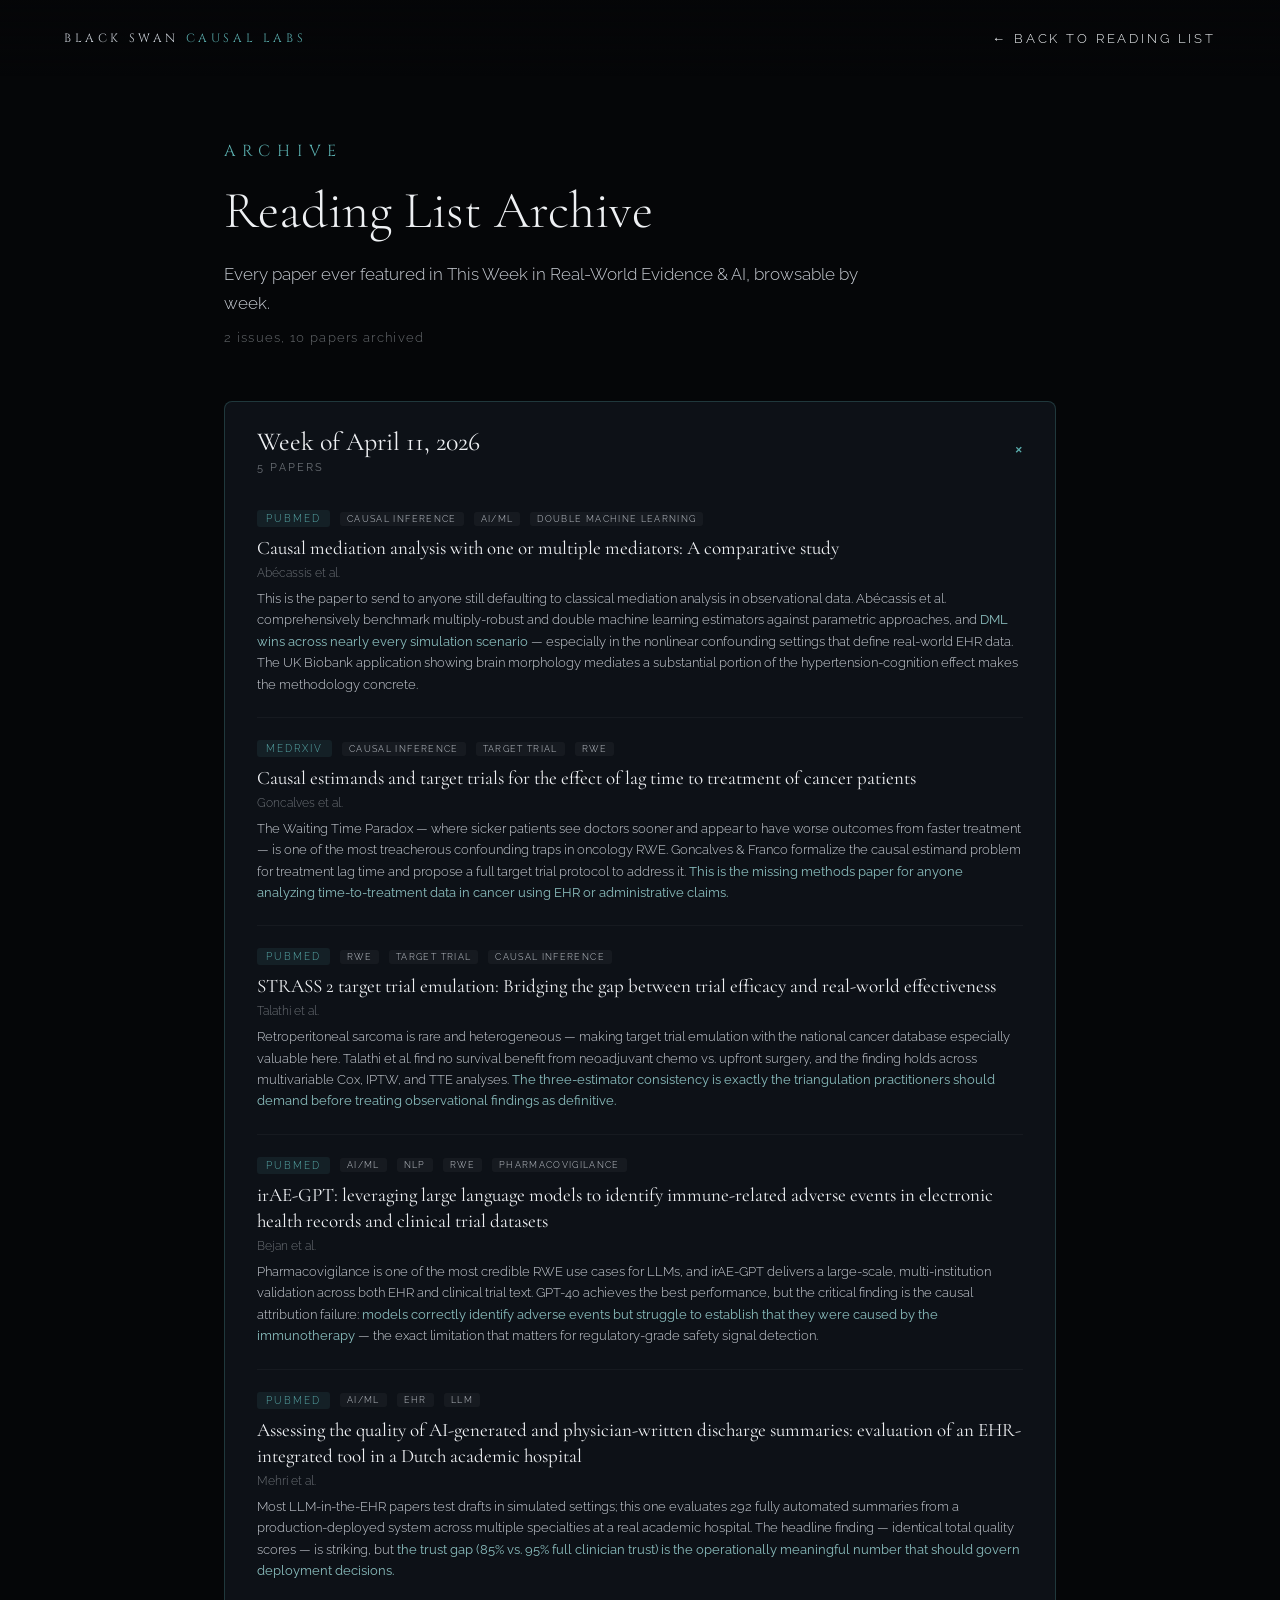
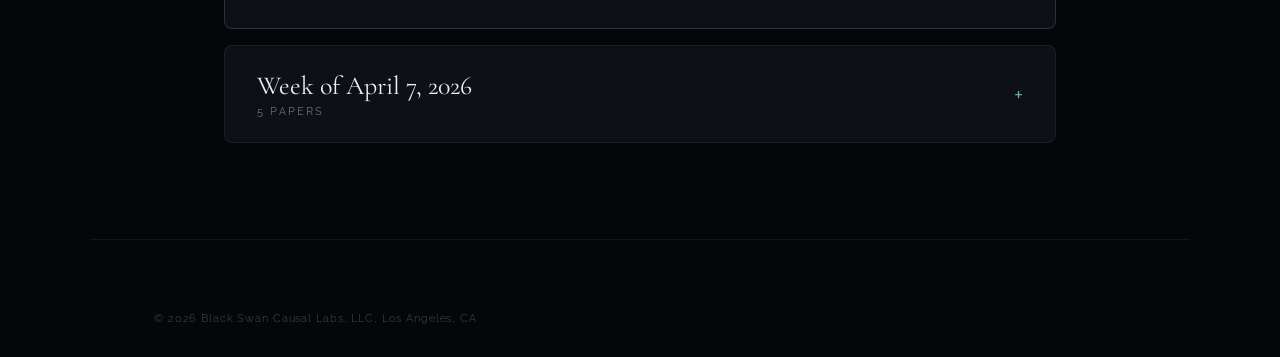
==== archive.html @ 9ff547fa "Make archive page weeks collapsible - Each week is now a collapsible card with a toggle button - The" ====
<!DOCTYPE html>
<html lang="en">
<head>
<meta charset="UTF-8">
<meta name="viewport" content="width=device-width, initial-scale=1.0">
<link rel="icon" type="image/png" href="favicon.png">
<title>Archive &middot; Reading List &middot; Black Swan Causal Labs</title>
<link rel="preconnect" href="https://fonts.googleapis.com">
<link href="https://fonts.googleapis.com/css2?family=Cormorant+Garamond:ital,wght@0,300;0,400;0,600;1,300;1,400&family=Cinzel:wght@400;500&family=Raleway:wght@200;300;400&display=swap" rel="stylesheet">
<style>
  *, *::before, *::after { box-sizing: border-box; margin: 0; padding: 0; }

  :root {
    --black:       #050608;
    --deep:        #090c10;
    --surface:     #0d1117;
    --ink:         #111620;
    --border:      rgba(255,255,255,0.06);
    --silver:      #c8cdd4;
    --white:       #eef0f3;
    --teal:        #3d7a7a;
    --teal-light:  #5aadad;
    --accent:      #8bbfbf;
  }

  html { scroll-behavior: smooth; }
  body {
    background: var(--black);
    color: var(--white);
    font-family: 'Raleway', sans-serif;
    font-weight: 300;
    overflow-x: hidden;
    min-height: 100vh;
  }

  /* NAV */
  nav {
    position: fixed;
    top: 0; left: 0; right: 0;
    z-index: 100;
    display: flex;
    align-items: center;
    justify-content: space-between;
    padding: 30px 64px;
    background: linear-gradient(to bottom, rgba(5,6,8,0.95) 0%, transparent 100%);
  }
  .nav-logo {
    font-family: 'Cinzel', serif;
    font-size: 12px;
    letter-spacing: 0.3em;
    color: var(--silver);
    text-decoration: none;
    text-transform: uppercase;
  }
  .nav-logo span { color: var(--teal-light); }
  .nav-back {
    font-family: 'Raleway', sans-serif;
    font-weight: 300;
    font-size: 13px;
    letter-spacing: 0.22em;
    text-transform: uppercase;
    color: var(--white);
    text-decoration: none;
    transition: color 0.3s;
  }
  .nav-back:hover { color: var(--teal-light); }

  /* FADE-IN */
  @keyframes fadeUp {
    from { opacity: 0; transform: translateY(24px); }
    to   { opacity: 1; transform: translateY(0); }
  }
  .reveal {
    opacity: 0;
    animation: fadeUp 0.8s ease forwards;
  }
  .reveal-d1 { animation-delay: 0.1s; }
  .reveal-d2 { animation-delay: 0.3s; }
  .reveal-d3 { animation-delay: 0.5s; }
  .reveal-d4 { animation-delay: 0.7s; }

  /* MAIN */
  .archive-wrap {
    max-width: 880px;
    margin: 0 auto;
    padding: 140px 24px 80px;
  }

  .page-eyebrow {
    font-family: 'Cinzel', serif;
    font-size: 16px;
    letter-spacing: 0.42em;
    text-transform: uppercase;
    color: var(--teal-light);
    margin-bottom: 18px;
  }
  .page-title {
    font-family: 'Cormorant Garamond', serif;
    font-size: clamp(36px, 5.5vw, 52px);
    font-weight: 300;
    line-height: 1.2;
    margin-bottom: 18px;
  }
  .page-subtitle {
    font-size: 17px;
    color: var(--silver);
    line-height: 1.7;
    max-width: 640px;
    margin-bottom: 12px;
  }
  .archive-meta {
    font-size: 13px;
    color: rgba(200,205,212,0.5);
    letter-spacing: 0.1em;
    margin-bottom: 56px;
  }

  /* JUMP NAV */
  .jump-nav {
    position: sticky;
    top: 96px;
    background: rgba(13,17,23,0.85);
    backdrop-filter: blur(8px);
    -webkit-backdrop-filter: blur(8px);
    border: 1px solid var(--border);
    border-radius: 8px;
    padding: 14px 20px;
    margin-bottom: 48px;
    z-index: 50;
  }
  .jump-nav-label {
    font-family: 'Cinzel', serif;
    font-size: 10px;
    letter-spacing: 0.3em;
    text-transform: uppercase;
    color: var(--teal-light);
    margin-right: 12px;
  }
  .jump-nav-list {
    display: inline;
  }
  .jump-nav a {
    display: inline-block;
    color: var(--silver);
    text-decoration: none;
    font-size: 13px;
    margin-right: 16px;
    padding: 4px 0;
    transition: color 0.3s;
  }
  .jump-nav a:hover { color: var(--teal-light); }

  /* WEEK SECTIONS (collapsible) */
  .archive-week {
    margin-bottom: 16px;
    background: var(--surface);
    border: 1px solid var(--border);
    border-radius: 8px;
    overflow: hidden;
    scroll-margin-top: 180px;
    transition: border-color 0.3s;
  }
  .archive-week.open { border-color: rgba(90,173,173,0.25); }
  .archive-week-toggle {
    width: 100%;
    background: transparent;
    border: none;
    color: var(--white);
    cursor: pointer;
    padding: 24px 32px;
    text-align: left;
    display: flex;
    justify-content: space-between;
    align-items: center;
    gap: 16px;
    font-family: inherit;
    transition: background 0.3s;
  }
  .archive-week-toggle:hover { background: rgba(90,173,173,0.05); }
  .archive-week-toggle-left {
    display: flex;
    flex-direction: column;
    gap: 4px;
    flex: 1;
    min-width: 0;
  }
  .archive-week-header {
    font-family: 'Cormorant Garamond', serif;
    font-size: 26px;
    font-weight: 400;
    color: var(--white);
    line-height: 1.2;
  }
  .archive-week-count {
    font-family: 'Raleway', sans-serif;
    font-size: 11px;
    letter-spacing: 0.2em;
    text-transform: uppercase;
    color: rgba(200,205,212,0.5);
  }
  .archive-week-toggle-icon {
    color: var(--teal-light);
    font-size: 22px;
    flex-shrink: 0;
    transition: transform 0.3s;
    line-height: 1;
  }
  .archive-week.open .archive-week-toggle-icon { transform: rotate(45deg); }
  .archive-week-body {
    max-height: 0;
    overflow: hidden;
    transition: max-height 0.5s ease, padding 0.3s;
  }
  .archive-week.open .archive-week-body {
    max-height: 6000px;
    padding: 0 32px 24px;
  }

  .archive-article {
    padding: 22px 0;
    border-top: 1px solid rgba(255,255,255,0.04);
  }
  .archive-article:first-child { border-top: none; padding-top: 12px; }
  .archive-article-meta {
    display: flex;
    align-items: center;
    gap: 10px;
    margin-bottom: 8px;
    flex-wrap: wrap;
  }
  .archive-article-source {
    font-size: 10px;
    letter-spacing: 0.2em;
    text-transform: uppercase;
    color: var(--teal-light);
    background: rgba(61,122,122,0.15);
    padding: 3px 9px;
    border-radius: 3px;
  }
  .archive-article-tag {
    font-size: 9px;
    letter-spacing: 0.15em;
    text-transform: uppercase;
    color: var(--silver);
    background: rgba(255,255,255,0.04);
    padding: 2px 7px;
    border-radius: 3px;
  }
  .archive-article-title {
    font-family: 'Cormorant Garamond', serif;
    font-size: 19px;
    font-weight: 400;
    line-height: 1.4;
    margin-bottom: 4px;
  }
  .archive-article-title a {
    color: var(--white);
    text-decoration: none;
    transition: color 0.3s;
  }
  .archive-article-title a:hover { color: var(--teal-light); }
  .archive-article-authors {
    font-size: 12px;
    color: rgba(200,205,212,0.5);
    margin-bottom: 6px;
  }
  .archive-article-blurb {
    font-size: 13px;
    line-height: 1.65;
    color: var(--silver);
    margin-top: 8px;
  }
  .archive-article-blurb strong {
    color: var(--accent);
    font-weight: 400;
  }

  .empty-state {
    text-align: center;
    padding: 80px 24px;
    color: var(--silver);
  }

  /* FOOTER */
  footer {
    border-top: 1px solid var(--border);
    padding: 48px 64px 32px;
    max-width: 1100px;
    margin: 0 auto;
  }
  .footer-bottom {
    display: flex;
    justify-content: space-between;
    align-items: center;
    padding-top: 24px;
  }
  .footer-copy {
    font-size: 11px;
    color: rgba(200,205,212,0.35);
    letter-spacing: 0.08em;
  }

  /* RESPONSIVE */
  @media (max-width: 600px) {
    nav { padding: 20px 20px; }
    .archive-wrap { padding: 110px 16px 60px; }
    .jump-nav { padding: 12px 16px; }
    footer { padding: 36px 16px 24px; }
  }
</style>
</head>
<body>

<nav>
  <a href="index.html" class="nav-logo">Black Swan <span>Causal Labs</span></a>
  <a href="reading-list.html" class="nav-back">&larr; Back to Reading List</a>
</nav>

<main class="archive-wrap">
  <p class="page-eyebrow reveal reveal-d1">Archive</p>
  <h1 class="page-title reveal reveal-d2">Reading List Archive</h1>
  <p class="page-subtitle reveal reveal-d3">Every paper ever featured in This Week in Real-World Evidence &amp; AI, browsable by week.</p>
  <p class="archive-meta reveal reveal-d3" id="archive-meta"></p>

  <div id="jump-nav" class="reveal reveal-d3" style="display:none;">
    <div class="jump-nav">
      <span class="jump-nav-label">Jump to</span>
      <span class="jump-nav-list" id="jump-nav-list"></span>
    </div>
  </div>

  <div id="archive-container" class="reveal reveal-d4">
    <div class="empty-state">
      <p>The archive will populate as weekly issues are published.</p>
    </div>
  </div>
</main>

<footer>
  <div class="footer-bottom">
    <p class="footer-copy">&copy; 2026 Black Swan Causal Labs, LLC, Los Angeles, CA</p>
  </div>
</footer>

<script>
(async function() {
  try {
    const res = await fetch('articles.json');
    const data = await res.json();
    const container = document.getElementById('archive-container');
    const metaEl = document.getElementById('archive-meta');
    const jumpNavWrap = document.getElementById('jump-nav');
    const jumpNavList = document.getElementById('jump-nav-list');

    if (!data.weeks || data.weeks.length === 0) return;

    const totalArticles = data.weeks.reduce((sum, w) => sum + (w.articles?.length || 0), 0);
    metaEl.textContent = data.weeks.length + ' issues, ' + totalArticles + ' papers archived';

    container.innerHTML = '';

    // Build jump nav if there are 3 or more weeks
    if (data.weeks.length >= 3) {
      jumpNavWrap.style.display = 'block';
      data.weeks.forEach((week, i) => {
        const a = document.createElement('a');
        a.href = '#week-' + i;
        a.textContent = formatDateShort(week.weekOf);
        a.addEventListener('click', () => {
          const target = document.getElementById('week-' + i);
          if (target) target.classList.add('open');
        });
        jumpNavList.appendChild(a);
      });
    }

    data.weeks.forEach((week, i) => {
      const section = document.createElement('section');
      section.className = 'archive-week';
      section.id = 'week-' + i;
      // First (most recent) week opens by default
      if (i === 0) section.classList.add('open');

      const toggle = document.createElement('button');
      toggle.className = 'archive-week-toggle';
      toggle.type = 'button';
      toggle.innerHTML =
        '<div class="archive-week-toggle-left">' +
          '<span class="archive-week-header">Week of ' + formatDate(week.weekOf) + '</span>' +
          '<span class="archive-week-count">' + week.articles.length + ' papers</span>' +
        '</div>' +
        '<span class="archive-week-toggle-icon">+</span>';
      toggle.addEventListener('click', () => section.classList.toggle('open'));
      section.appendChild(toggle);

      const body = document.createElement('div');
      body.className = 'archive-week-body';

      week.articles.forEach(article => {
        const div = document.createElement('div');
        div.className = 'archive-article';

        const tags = (article.tags || []).map(t =>
          '<span class="archive-article-tag">' + escHtml(t) + '</span>'
        ).join('');

        const authors = article.authors
          ? '<p class="archive-article-authors">' + escHtml(article.authors) + '</p>'
          : '';

        div.innerHTML =
          '<div class="archive-article-meta">' +
            '<span class="archive-article-source">' + escHtml(article.source) + '</span>' +
            tags +
          '</div>' +
          '<p class="archive-article-title"><a href="' + escAttr(article.url) + '" target="_blank" rel="noopener">' + escHtml(article.title) + '</a></p>' +
          authors +
          '<p class="archive-article-blurb">' + article.blurb + '</p>';

        body.appendChild(div);
      });

      section.appendChild(body);
      container.appendChild(section);
    });

    // If a hash like #week-2 is in the URL, open that week and scroll to it
    if (window.location.hash) {
      const target = document.querySelector(window.location.hash);
      if (target && target.classList.contains('archive-week')) {
        target.classList.add('open');
      }
    }
  } catch (e) {
    // silent
  }

  function formatDate(iso) {
    const d = new Date(iso + 'T00:00:00');
    return d.toLocaleDateString('en-US', { month: 'long', day: 'numeric', year: 'numeric' });
  }
  function formatDateShort(iso) {
    const d = new Date(iso + 'T00:00:00');
    return d.toLocaleDateString('en-US', { month: 'short', day: 'numeric' });
  }
  function escHtml(s) {
    const el = document.createElement('span');
    el.textContent = s;
    return el.innerHTML;
  }
  function escAttr(s) {
    return s.replace(/&/g,'&amp;').replace(/"/g,'&quot;').replace(/</g,'&lt;').replace(/>/g,'&gt;');
  }
})();
</script>

</body>
</html>
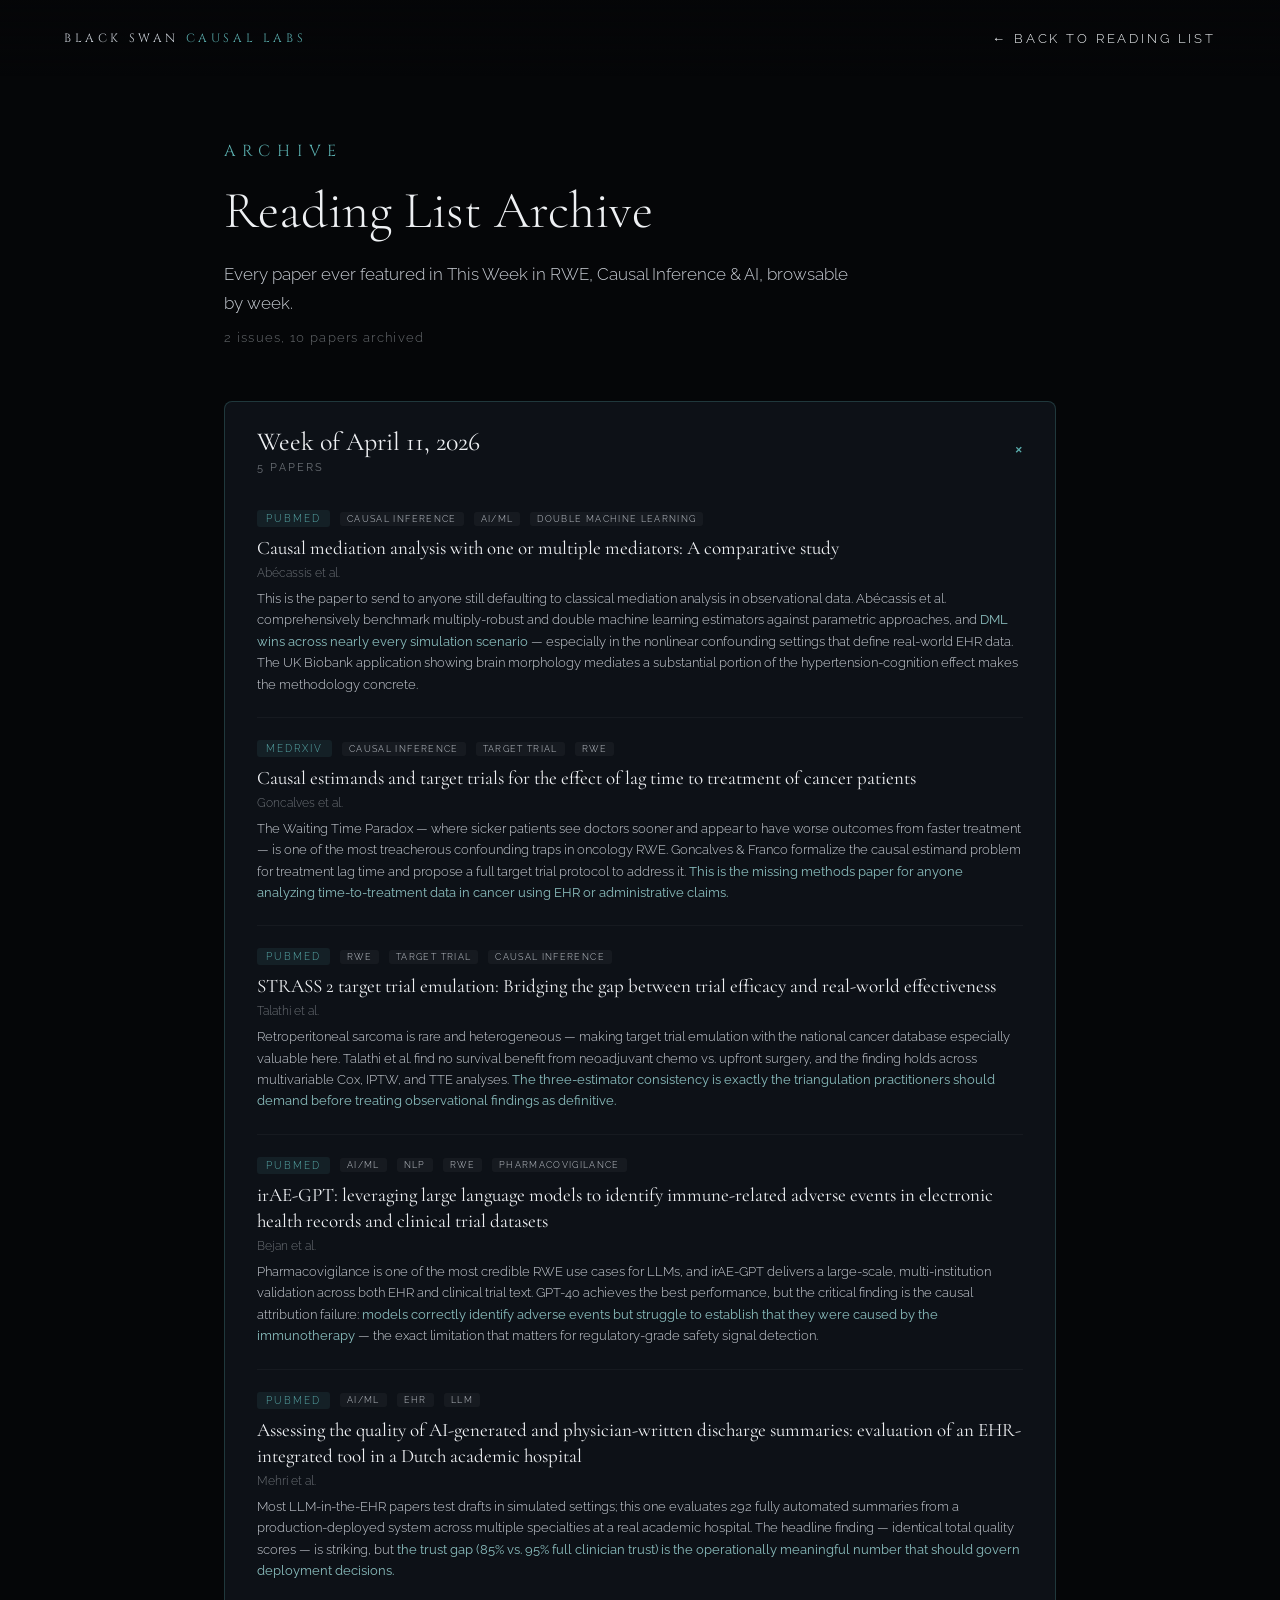
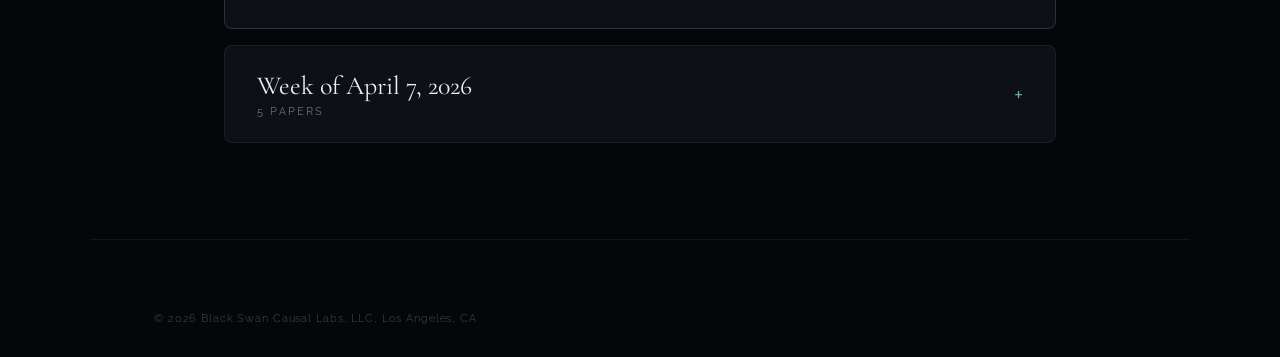
==== commit b4365dce: "Rename reading list to This Week in RWE, Causal Inference & AI - Update reading list page H1, subtit" ====
--- a/archive.html
+++ b/archive.html
@@ -4,7 +4,7 @@
 <meta charset="UTF-8">
 <meta name="viewport" content="width=device-width, initial-scale=1.0">
 <link rel="icon" type="image/png" href="favicon.png">
-<title>Archive &middot; Reading List &middot; Black Swan Causal Labs</title>
+<title>Archive &middot; This Week in RWE, Causal Inference &amp; AI &middot; Black Swan Causal Labs</title>
 <link rel="preconnect" href="https://fonts.googleapis.com">
 <link href="https://fonts.googleapis.com/css2?family=Cormorant+Garamond:ital,wght@0,300;0,400;0,600;1,300;1,400&family=Cinzel:wght@400;500&family=Raleway:wght@200;300;400&display=swap" rel="stylesheet">
 <style>
@@ -319,7 +319,7 @@
 <main class="archive-wrap">
   <p class="page-eyebrow reveal reveal-d1">Archive</p>
   <h1 class="page-title reveal reveal-d2">Reading List Archive</h1>
-  <p class="page-subtitle reveal reveal-d3">Every paper ever featured in This Week in Real-World Evidence &amp; AI, browsable by week.</p>
+  <p class="page-subtitle reveal reveal-d3">Every paper ever featured in This Week in RWE, Causal Inference &amp; AI, browsable by week.</p>
   <p class="archive-meta reveal reveal-d3" id="archive-meta"></p>
 
   <div id="jump-nav" class="reveal reveal-d3" style="display:none;">
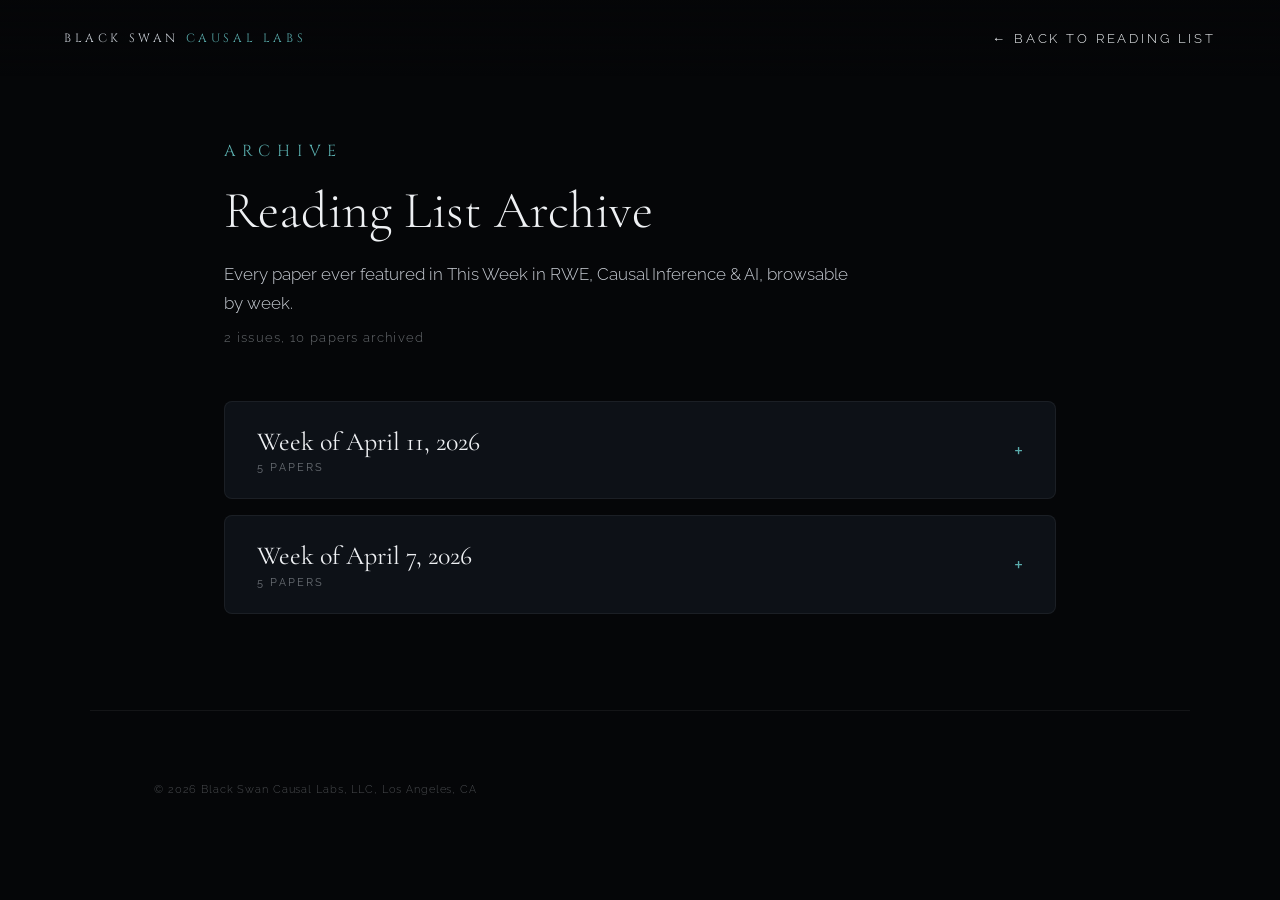
==== commit 660def2a: "Add Archives sidebar to reading list and collapse all archive weeks - Reading list now uses a two-co" ====
--- a/archive.html
+++ b/archive.html
@@ -378,8 +378,6 @@
       const section = document.createElement('section');
       section.className = 'archive-week';
       section.id = 'week-' + i;
-      // First (most recent) week opens by default
-      if (i === 0) section.classList.add('open');
 
       const toggle = document.createElement('button');
       toggle.className = 'archive-week-toggle';
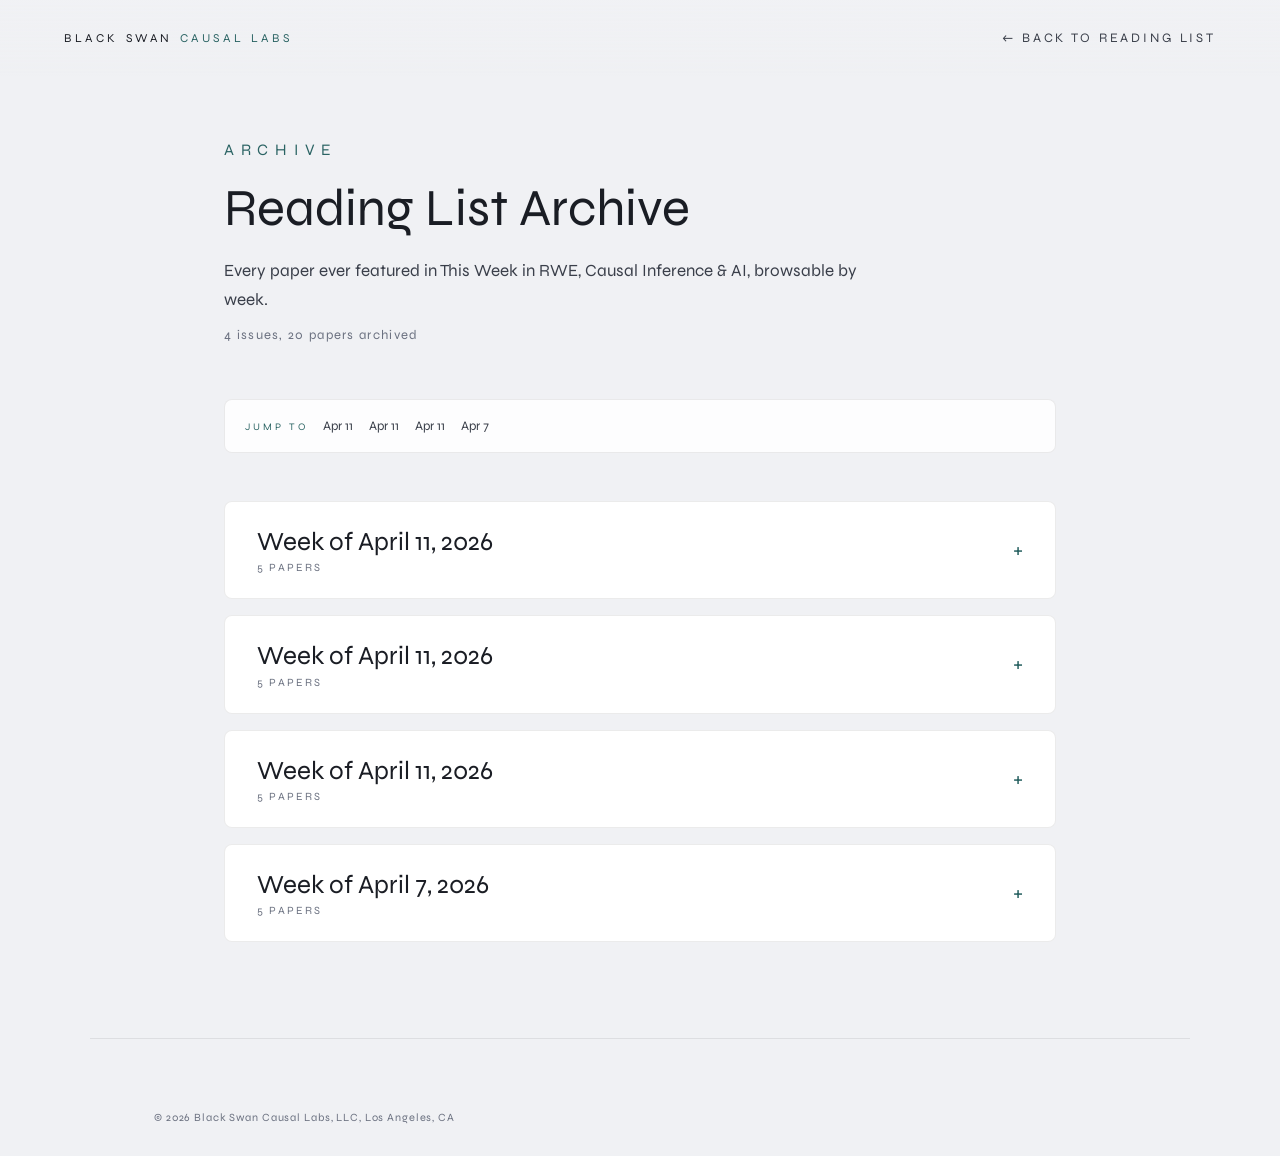
==== commit 320a1eaf: "Redesign color scheme: dark hero with light/grey content sections Inspired by Palantir's approach — " ====
--- a/archive.html
+++ b/archive.html
@@ -6,7 +6,7 @@
 <link rel="icon" type="image/png" href="favicon.png">
 <title>Archive &middot; This Week in RWE, Causal Inference &amp; AI &middot; Black Swan Causal Labs</title>
 <link rel="preconnect" href="https://fonts.googleapis.com">
-<link href="https://fonts.googleapis.com/css2?family=Cormorant+Garamond:ital,wght@0,300;0,400;0,600;1,300;1,400&family=Cinzel:wght@400;500&family=Raleway:wght@200;300;400&display=swap" rel="stylesheet">
+<link href="https://fonts.googleapis.com/css2?family=Cormorant+Garamond:ital,wght@0,300;0,400;0,600;1,300;1,400&family=Cinzel:wght@400;500&family=Raleway:wght@200;300;400&family=Syne:wght@400;500;600;700;800&display=swap" rel="stylesheet">
 <style>
   *, *::before, *::after { box-sizing: border-box; margin: 0; padding: 0; }
 
@@ -21,13 +21,23 @@
     --teal:        #3d7a7a;
     --teal-light:  #5aadad;
     --accent:      #8bbfbf;
+
+    --light-bg:    #ffffff;
+    --grey-bg:     #f0f1f4;
+    --dark-text:   #1a1d24;
+    --body-text:   #3a3f4a;
+    --muted-text:  #6b7180;
+    --light-border: rgba(0,0,0,0.08);
+    --card-bg:     #ffffff;
+    --card-bg-alt: #f7f8fa;
+    --teal-dark:   #2a6363;
   }
 
   html { scroll-behavior: smooth; }
   body {
-    background: var(--black);
-    color: var(--white);
-    font-family: 'Raleway', sans-serif;
+    background: var(--grey-bg);
+    color: var(--body-text);
+    font-family: 'Syne', sans-serif;
     font-weight: 300;
     overflow-x: hidden;
     min-height: 100vh;
@@ -42,28 +52,28 @@
     align-items: center;
     justify-content: space-between;
     padding: 30px 64px;
-    background: linear-gradient(to bottom, rgba(5,6,8,0.95) 0%, transparent 100%);
+    background: linear-gradient(to bottom, rgba(240,241,244,0.98) 0%, transparent 100%);
   }
   .nav-logo {
-    font-family: 'Cinzel', serif;
+    font-family: 'Syne', sans-serif;
     font-size: 12px;
     letter-spacing: 0.3em;
-    color: var(--silver);
+    color: var(--dark-text);
     text-decoration: none;
     text-transform: uppercase;
   }
-  .nav-logo span { color: var(--teal-light); }
+  .nav-logo span { color: var(--teal-dark); }
   .nav-back {
-    font-family: 'Raleway', sans-serif;
+    font-family: 'Syne', sans-serif;
     font-weight: 300;
     font-size: 13px;
     letter-spacing: 0.22em;
     text-transform: uppercase;
-    color: var(--white);
+    color: var(--body-text);
     text-decoration: none;
     transition: color 0.3s;
   }
-  .nav-back:hover { color: var(--teal-light); }
+  .nav-back:hover { color: var(--teal-dark); }
 
   /* FADE-IN */
   @keyframes fadeUp {
@@ -87,30 +97,31 @@
   }
 
   .page-eyebrow {
-    font-family: 'Cinzel', serif;
+    font-family: 'Syne', sans-serif;
     font-size: 16px;
     letter-spacing: 0.42em;
     text-transform: uppercase;
-    color: var(--teal-light);
+    color: var(--teal-dark);
     margin-bottom: 18px;
   }
   .page-title {
-    font-family: 'Cormorant Garamond', serif;
+    font-family: 'Syne', sans-serif;
     font-size: clamp(36px, 5.5vw, 52px);
     font-weight: 300;
     line-height: 1.2;
+    color: var(--dark-text);
     margin-bottom: 18px;
   }
   .page-subtitle {
     font-size: 17px;
-    color: var(--silver);
+    color: var(--body-text);
     line-height: 1.7;
     max-width: 640px;
     margin-bottom: 12px;
   }
   .archive-meta {
     font-size: 13px;
-    color: rgba(200,205,212,0.5);
+    color: var(--muted-text);
     letter-spacing: 0.1em;
     margin-bottom: 56px;
   }
@@ -119,21 +130,21 @@
   .jump-nav {
     position: sticky;
     top: 96px;
-    background: rgba(13,17,23,0.85);
+    background: rgba(255,255,255,0.85);
     backdrop-filter: blur(8px);
     -webkit-backdrop-filter: blur(8px);
-    border: 1px solid var(--border);
+    border: 1px solid var(--light-border);
     border-radius: 8px;
     padding: 14px 20px;
     margin-bottom: 48px;
     z-index: 50;
   }
   .jump-nav-label {
-    font-family: 'Cinzel', serif;
+    font-family: 'Syne', sans-serif;
     font-size: 10px;
     letter-spacing: 0.3em;
     text-transform: uppercase;
-    color: var(--teal-light);
+    color: var(--teal-dark);
     margin-right: 12px;
   }
   .jump-nav-list {
@@ -141,31 +152,31 @@
   }
   .jump-nav a {
     display: inline-block;
-    color: var(--silver);
+    color: var(--body-text);
     text-decoration: none;
     font-size: 13px;
     margin-right: 16px;
     padding: 4px 0;
     transition: color 0.3s;
   }
-  .jump-nav a:hover { color: var(--teal-light); }
+  .jump-nav a:hover { color: var(--teal-dark); }
 
   /* WEEK SECTIONS (collapsible) */
   .archive-week {
     margin-bottom: 16px;
-    background: var(--surface);
-    border: 1px solid var(--border);
+    background: var(--card-bg);
+    border: 1px solid var(--light-border);
     border-radius: 8px;
     overflow: hidden;
     scroll-margin-top: 180px;
     transition: border-color 0.3s;
   }
-  .archive-week.open { border-color: rgba(90,173,173,0.25); }
+  .archive-week.open { border-color: rgba(42,99,99,0.25); }
   .archive-week-toggle {
     width: 100%;
     background: transparent;
     border: none;
-    color: var(--white);
+    color: var(--dark-text);
     cursor: pointer;
     padding: 24px 32px;
     text-align: left;
@@ -176,7 +187,7 @@
     font-family: inherit;
     transition: background 0.3s;
   }
-  .archive-week-toggle:hover { background: rgba(90,173,173,0.05); }
+  .archive-week-toggle:hover { background: rgba(42,99,99,0.04); }
   .archive-week-toggle-left {
     display: flex;
     flex-direction: column;
@@ -185,21 +196,21 @@
     min-width: 0;
   }
   .archive-week-header {
-    font-family: 'Cormorant Garamond', serif;
+    font-family: 'Syne', sans-serif;
     font-size: 26px;
     font-weight: 400;
-    color: var(--white);
+    color: var(--dark-text);
     line-height: 1.2;
   }
   .archive-week-count {
-    font-family: 'Raleway', sans-serif;
+    font-family: 'Syne', sans-serif;
     font-size: 11px;
     letter-spacing: 0.2em;
     text-transform: uppercase;
-    color: rgba(200,205,212,0.5);
+    color: var(--muted-text);
   }
   .archive-week-toggle-icon {
-    color: var(--teal-light);
+    color: var(--teal-dark);
     font-size: 22px;
     flex-shrink: 0;
     transition: transform 0.3s;
@@ -218,7 +229,7 @@
 
   .archive-article {
     padding: 22px 0;
-    border-top: 1px solid rgba(255,255,255,0.04);
+    border-top: 1px solid var(--light-border);
   }
   .archive-article:first-child { border-top: none; padding-top: 12px; }
   .archive-article-meta {
@@ -232,8 +243,8 @@
     font-size: 10px;
     letter-spacing: 0.2em;
     text-transform: uppercase;
-    color: var(--teal-light);
-    background: rgba(61,122,122,0.15);
+    color: var(--teal-dark);
+    background: rgba(42,99,99,0.1);
     padding: 3px 9px;
     border-radius: 3px;
   }
@@ -241,49 +252,49 @@
     font-size: 9px;
     letter-spacing: 0.15em;
     text-transform: uppercase;
-    color: var(--silver);
-    background: rgba(255,255,255,0.04);
+    color: var(--muted-text);
+    background: rgba(0,0,0,0.04);
     padding: 2px 7px;
     border-radius: 3px;
   }
   .archive-article-title {
-    font-family: 'Cormorant Garamond', serif;
+    font-family: 'Syne', sans-serif;
     font-size: 19px;
     font-weight: 400;
     line-height: 1.4;
     margin-bottom: 4px;
   }
   .archive-article-title a {
-    color: var(--white);
+    color: var(--dark-text);
     text-decoration: none;
     transition: color 0.3s;
   }
-  .archive-article-title a:hover { color: var(--teal-light); }
+  .archive-article-title a:hover { color: var(--teal-dark); }
   .archive-article-authors {
     font-size: 12px;
-    color: rgba(200,205,212,0.5);
+    color: var(--muted-text);
     margin-bottom: 6px;
   }
   .archive-article-blurb {
     font-size: 13px;
     line-height: 1.65;
-    color: var(--silver);
+    color: var(--body-text);
     margin-top: 8px;
   }
   .archive-article-blurb strong {
-    color: var(--accent);
+    color: var(--teal);
     font-weight: 400;
   }
 
   .empty-state {
     text-align: center;
     padding: 80px 24px;
-    color: var(--silver);
+    color: var(--muted-text);
   }
 
   /* FOOTER */
   footer {
-    border-top: 1px solid var(--border);
+    border-top: 1px solid var(--light-border);
     padding: 48px 64px 32px;
     max-width: 1100px;
     margin: 0 auto;
@@ -296,7 +307,7 @@
   }
   .footer-copy {
     font-size: 11px;
-    color: rgba(200,205,212,0.35);
+    color: var(--muted-text);
     letter-spacing: 0.08em;
   }
 
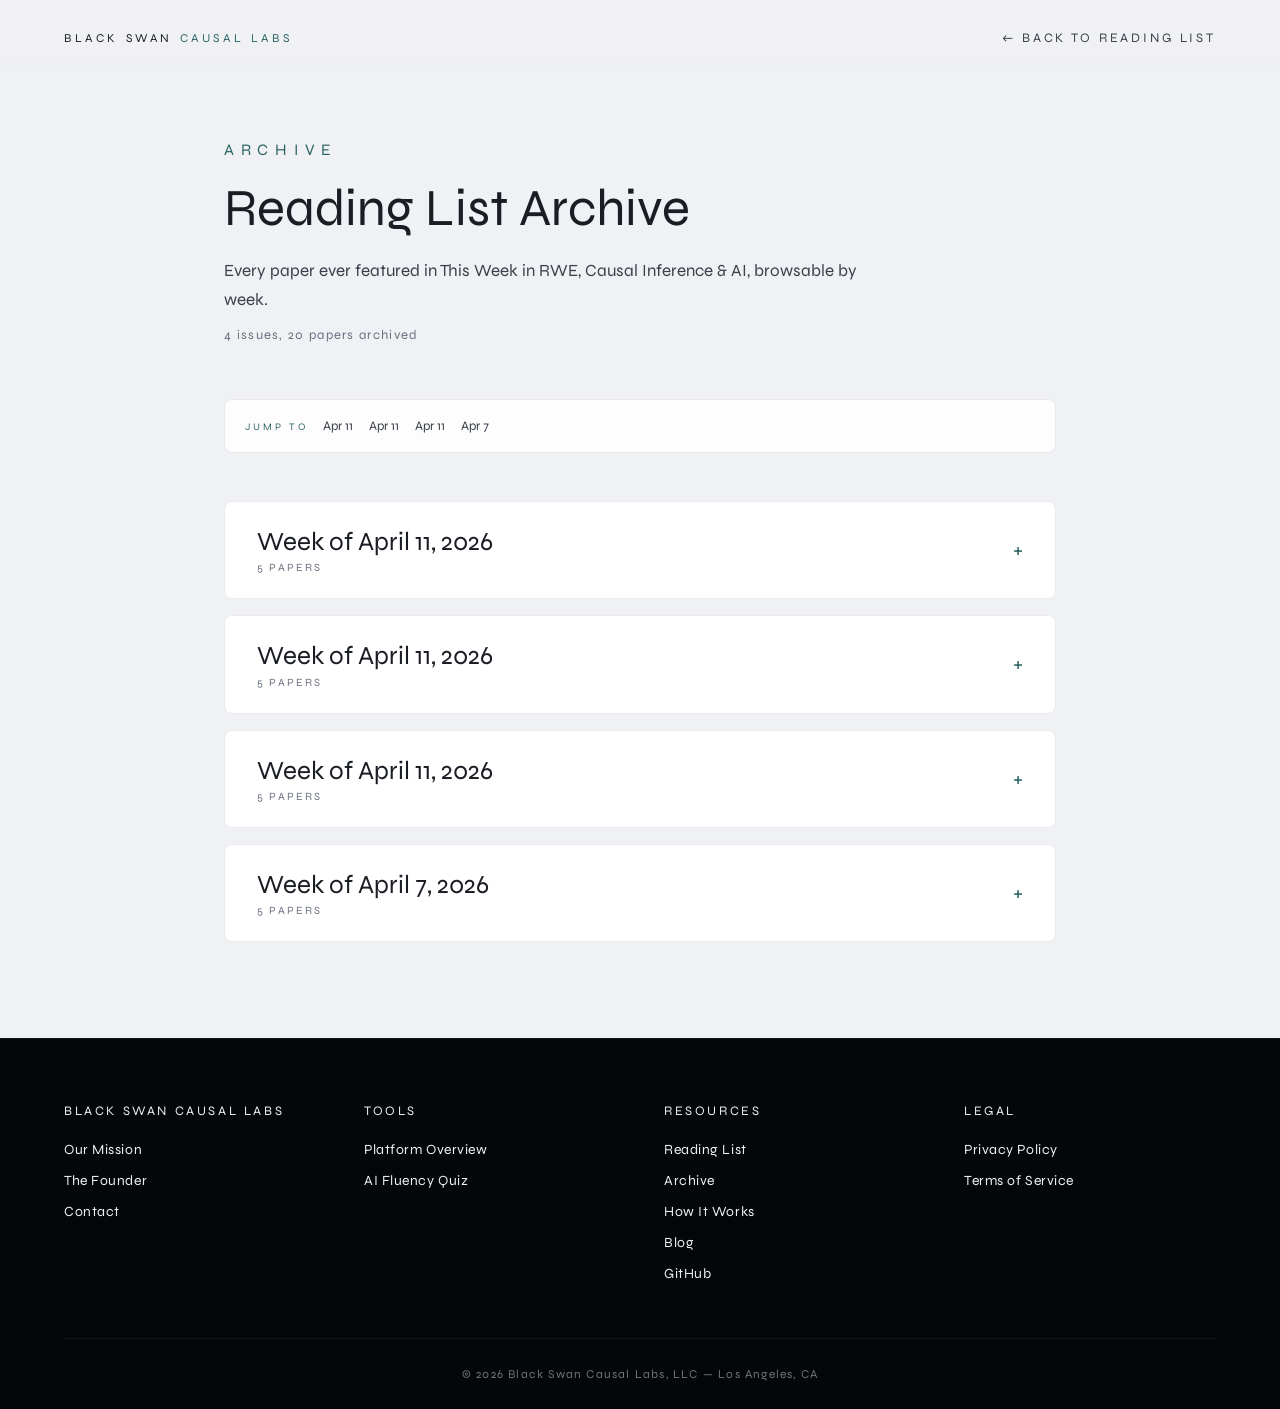
==== commit a6127f8a: "Add full 4-column footer to all subpages Every subpage now has the same dark footer as the index pag" ====
--- a/archive.html
+++ b/archive.html
@@ -292,23 +292,58 @@
     color: var(--muted-text);
   }
 
-  /* FOOTER */
+  /* ── FULL FOOTER ── */
   footer {
-    border-top: 1px solid var(--light-border);
-    padding: 48px 64px 32px;
-    max-width: 1100px;
-    margin: 0 auto;
-  }
+    background: #050608;
+    border-top: 1px solid rgba(255,255,255,0.06);
+    padding: 64px 64px 0;
+  }
+  .footer-grid {
+    display: grid;
+    grid-template-columns: repeat(4, 1fr);
+    gap: 48px;
+    padding-bottom: 56px;
+  }
+  .footer-col-title {
+    font-family: 'Syne', sans-serif;
+    font-size: 13px;
+    letter-spacing: 0.2em;
+    text-transform: uppercase;
+    color: #eef0f3;
+    margin-bottom: 20px;
+  }
+  .footer-col-links {
+    list-style: none;
+    display: flex;
+    flex-direction: column;
+    gap: 12px;
+  }
+  .footer-col-links a {
+    font-size: 14px;
+    letter-spacing: 0.04em;
+    color: #eef0f3;
+    text-decoration: none;
+    transition: color 0.3s;
+    font-weight: 300;
+  }
+  .footer-col-links a:hover { color: #5aadad; }
   .footer-bottom {
-    display: flex;
-    justify-content: space-between;
-    align-items: center;
-    padding-top: 24px;
+    border-top: 1px solid rgba(255,255,255,0.06);
+    padding: 28px 0;
+    text-align: center;
   }
   .footer-copy {
-    font-size: 11px;
-    color: var(--muted-text);
-    letter-spacing: 0.08em;
+    font-size: 12px;
+    letter-spacing: 0.1em;
+    color: rgba(200,205,212,0.55);
+  }
+  @media (max-width: 900px) {
+    footer { padding: 48px 28px 0; }
+    .footer-grid { grid-template-columns: repeat(2, 1fr); gap: 36px; }
+  }
+  @media (max-width: 480px) {
+    footer { padding: 36px 16px 0; }
+    .footer-grid { grid-template-columns: 1fr; gap: 28px; }
   }
 
   /* RESPONSIVE */
@@ -316,7 +351,6 @@
     nav { padding: 20px 20px; }
     .archive-wrap { padding: 110px 16px 60px; }
     .jump-nav { padding: 12px 16px; }
-    footer { padding: 36px 16px 24px; }
   }
 </style>
 </head>
@@ -348,8 +382,42 @@
 </main>
 
 <footer>
+  <div class="footer-grid">
+    <div>
+      <p class="footer-col-title">Black Swan Causal Labs</p>
+      <ul class="footer-col-links">
+        <li><a href="index.html#mission">Our Mission</a></li>
+        <li><a href="founder.html">The Founder</a></li>
+        <li><a href="index.html#contact">Contact</a></li>
+      </ul>
+    </div>
+    <div>
+      <p class="footer-col-title">Tools</p>
+      <ul class="footer-col-links">
+        <li><a href="index.html#tools">Platform Overview</a></li>
+        <li><a href="quiz.html">AI Fluency Quiz</a></li>
+      </ul>
+    </div>
+    <div>
+      <p class="footer-col-title">Resources</p>
+      <ul class="footer-col-links">
+        <li><a href="reading-list.html">Reading List</a></li>
+        <li><a href="archive.html">Archive</a></li>
+        <li><a href="methodology.html">How It Works</a></li>
+        <li><a href="#">Blog</a></li>
+        <li><a href="#">GitHub</a></li>
+      </ul>
+    </div>
+    <div>
+      <p class="footer-col-title">Legal</p>
+      <ul class="footer-col-links">
+        <li><a href="privacy.html">Privacy Policy</a></li>
+        <li><a href="terms.html">Terms of Service</a></li>
+      </ul>
+    </div>
+  </div>
   <div class="footer-bottom">
-    <p class="footer-copy">&copy; 2026 Black Swan Causal Labs, LLC, Los Angeles, CA</p>
+    <p class="footer-copy">&copy; 2026 Black Swan Causal Labs, LLC — Los Angeles, CA</p>
   </div>
 </footer>
 
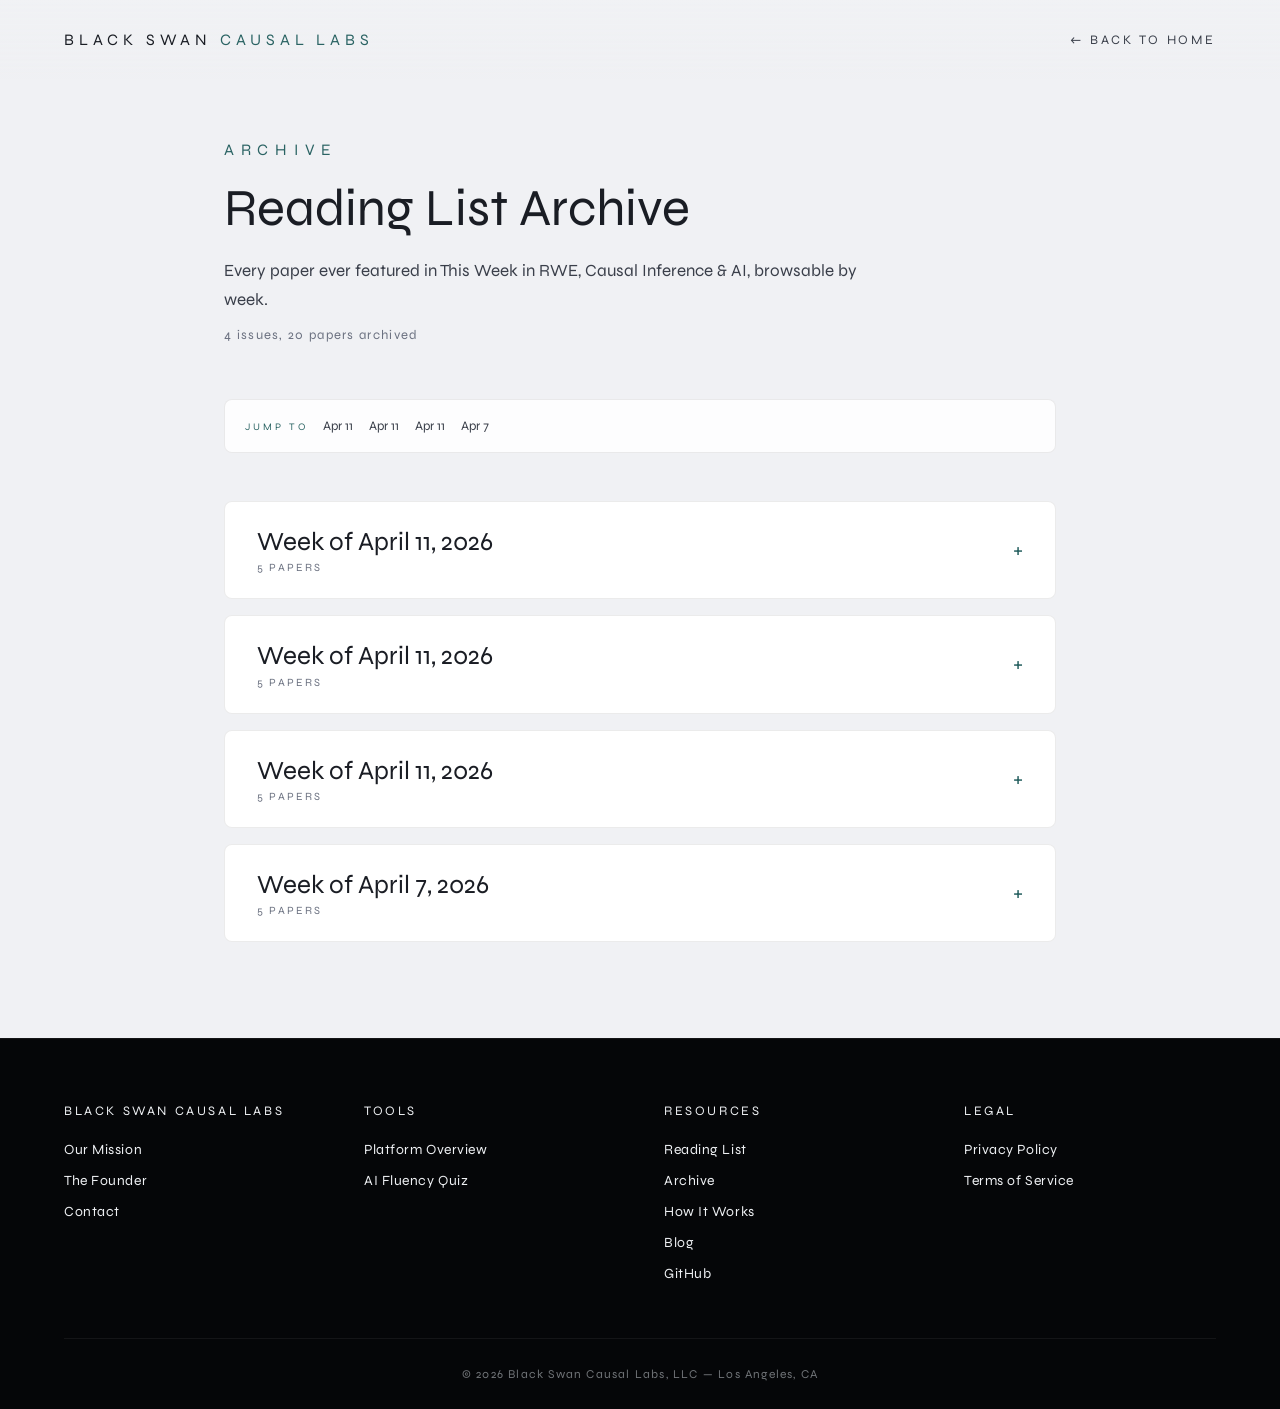
==== commit 30f68e63: "Polish typography, typewriter animations, and reading list pipeline - Increase font sizes for narrat" ====
--- a/archive.html
+++ b/archive.html
@@ -56,7 +56,7 @@
   }
   .nav-logo {
     font-family: 'Syne', sans-serif;
-    font-size: 12px;
+    font-size: 16px;
     letter-spacing: 0.3em;
     color: var(--dark-text);
     text-decoration: none;
@@ -358,7 +358,7 @@
 
 <nav>
   <a href="index.html" class="nav-logo">Black Swan <span>Causal Labs</span></a>
-  <a href="reading-list.html" class="nav-back">&larr; Back to Reading List</a>
+  <a href="index.html" class="nav-back">&larr; Back to Home</a>
 </nav>
 
 <main class="archive-wrap">
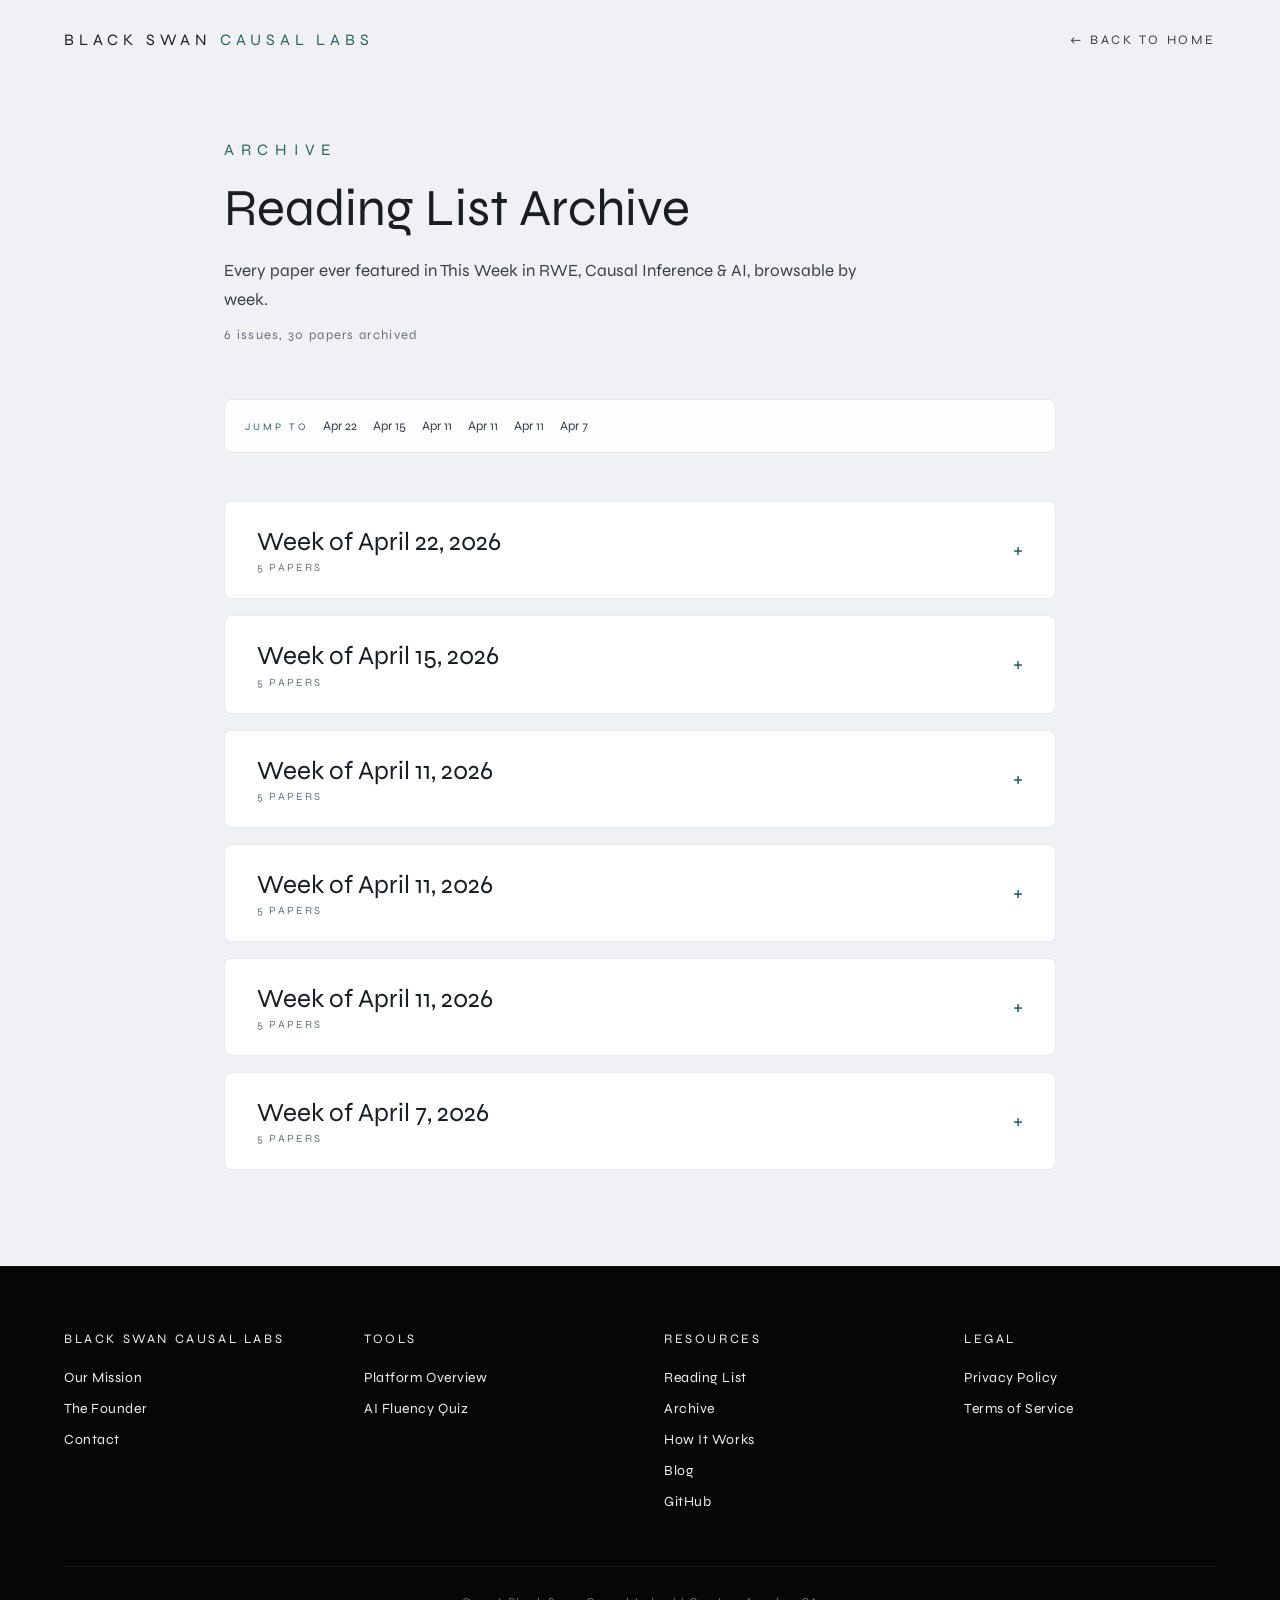
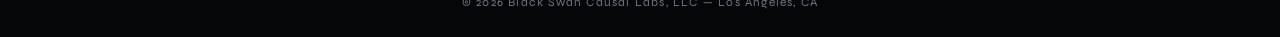
==== commit d641dbe1: "Cache-bust articles.json fetches to eliminate CDN propagation delay Appends a timestamp query string" ====
--- a/archive.html
+++ b/archive.html
@@ -404,7 +404,7 @@
         <li><a href="reading-list.html">Reading List</a></li>
         <li><a href="archive.html">Archive</a></li>
         <li><a href="methodology.html">How It Works</a></li>
-        <li><a href="#">Blog</a></li>
+        <li><a href="blog.html">Blog</a></li>
         <li><a href="#">GitHub</a></li>
       </ul>
     </div>
@@ -424,7 +424,7 @@
 <script>
 (async function() {
   try {
-    const res = await fetch('articles.json');
+    const res = await fetch('articles.json?v=' + Date.now());
     const data = await res.json();
     const container = document.getElementById('archive-container');
     const metaEl = document.getElementById('archive-meta');
